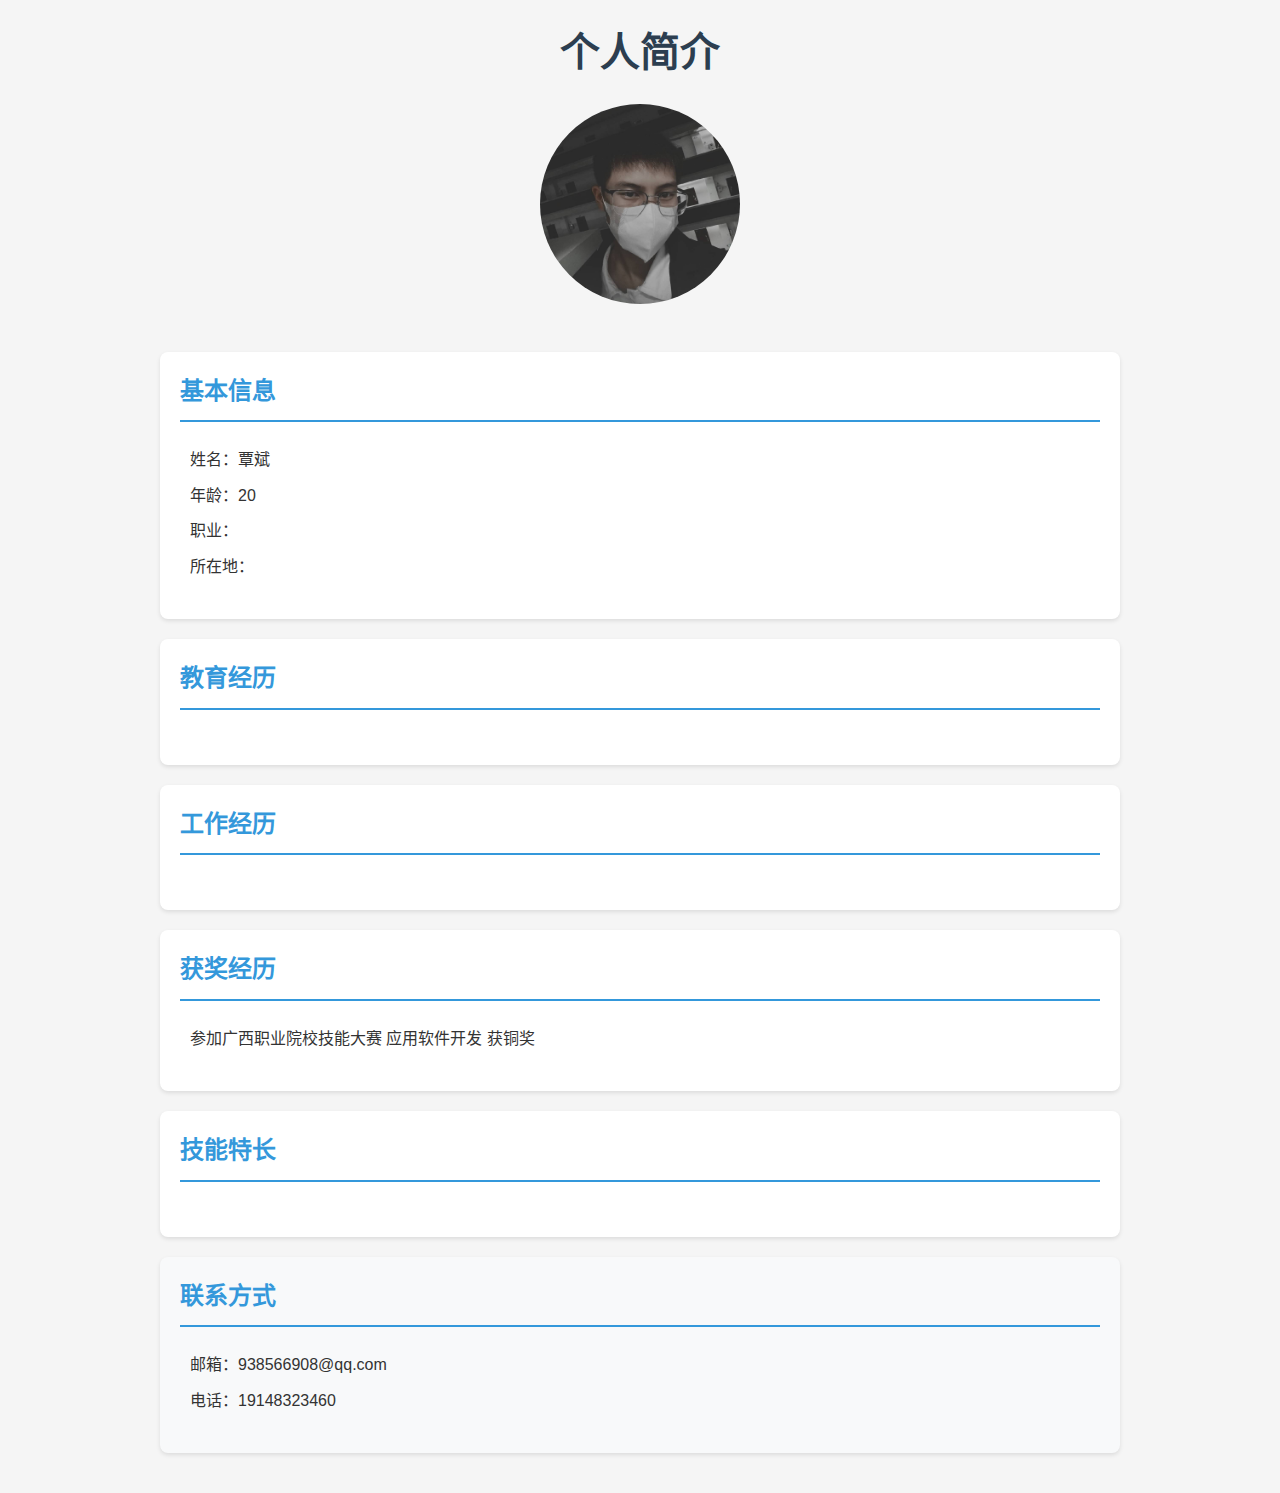
==== index.html @ 3ac3c084 "Add files via upload" ====
<!DOCTYPE html>
<html lang="zh-CN">
<head>
    <meta charset="UTF-8">
    <meta name="viewport" content="width=device-width, initial-scale=1.0">
    <title>个人简介</title>
    <link rel="stylesheet" href="styles.css">
</head>
<body>
    <div class="container">
        <header>
            <h1>个人简介</h1>
            <div class="profile-image">
                <img src="aaa.jpg" alt="个人照片" id="avatar">
            </div>
        </header>

        <section class="basic-info">
            <h2>基本信息</h2>
            <div class="info-content">
                <p>姓名：覃斌</p>
                <p>年龄：20</p>
                <p>职业：</p>
                <p>所在地：</p>
            </div>
        </section>

        <section class="education">
            <h2>教育经历</h2>
            <div class="info-content">
               
            </div>
        </section>

        <section class="experience">
            <h2>工作经历</h2>
            <div class="info-content">
            
            </div>
        </section>

        <section class="awards">
            <h2>获奖经历</h2>
            <div class="info-content">
              <p>参加广西职业院校技能大赛 应用软件开发 获铜奖 </p>
            </div>
        </section>

        <section class="skills">
            <h2>技能特长</h2>
            <div class="info-content">
                
            </div>
        </section>

        <section class="contact">
            <h2>联系方式</h2>
            <div class="info-content">
                <p>邮箱：938566908@qq.com</p>
                <p>电话：19148323460</p>
            </div>
        </section>
    </div>
</body>
</html>
---- styles.css ----
* {
    margin: 0;
    padding: 0;
    box-sizing: border-box;
}

body {
    font-family: 'Microsoft YaHei', sans-serif;
    background-color: #f5f5f5;
    color: #333;
    line-height: 1.6;
}

.container {
    max-width: 1000px;
    margin: 0 auto;
    padding: 20px;
}

header {
    text-align: center;
    margin-bottom: 40px;
}

.profile-image {
    margin: 20px 0;
}

#avatar {
    width: 200px;
    height: 200px;
    border-radius: 50%;
    object-fit: cover;
}

section {
    background-color: white;
    padding: 20px;
    margin-bottom: 20px;
    border-radius: 8px;
    box-shadow: 0 2px 4px rgba(0,0,0,0.1);
}

h1 {
    color: #2c3e50;
    font-size: 2.5em;
    margin-bottom: 20px;
}

h2 {
    color: #3498db;
    margin-bottom: 15px;
    padding-bottom: 10px;
    border-bottom: 2px solid #3498db;
}

.info-content {
    padding: 10px;
}

.info-content p {
    margin-bottom: 10px;
}

.contact {
    background-color: #f8f9fa;
}
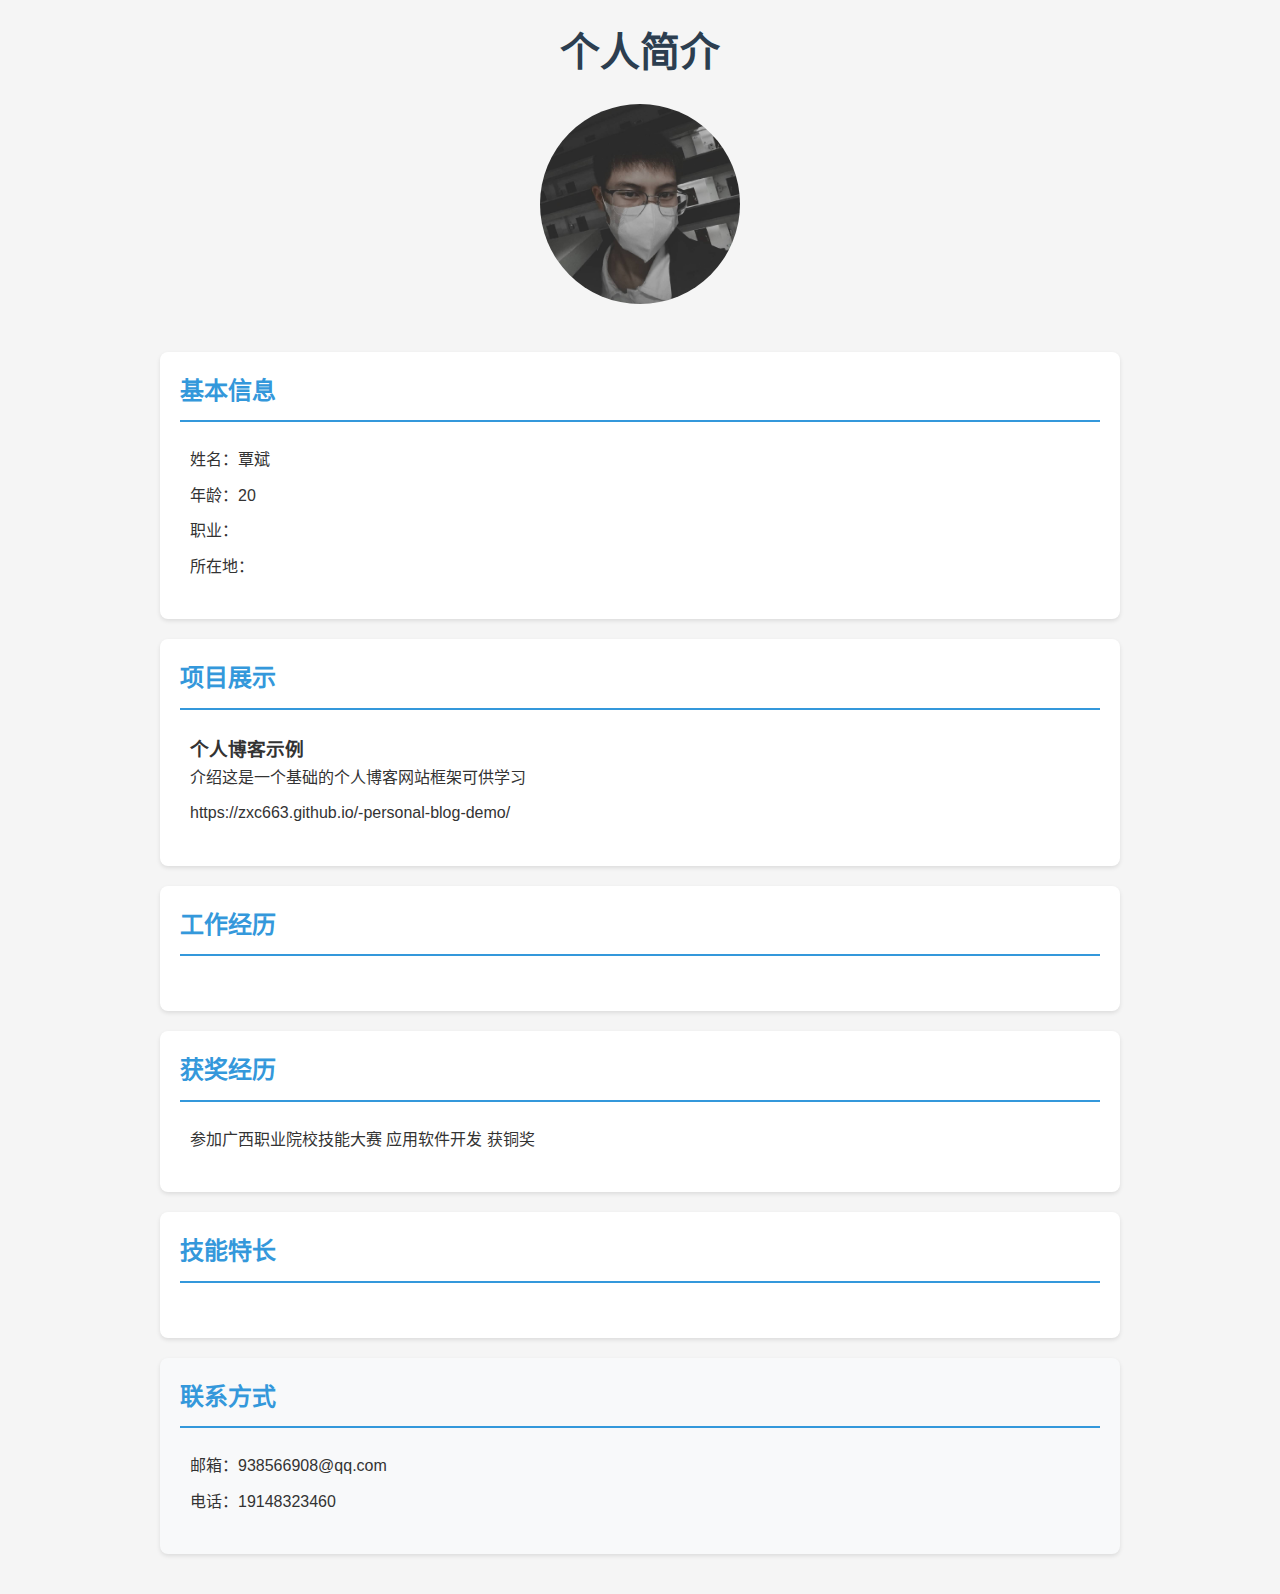
==== commit b46ee309: "Update index.html" ====
--- a/index.html
+++ b/index.html
@@ -26,9 +26,11 @@
         </section>
 
         <section class="education">
-            <h2>教育经历</h2>
+            <h2>项目展示</h2>
             <div class="info-content">
-               
+                <h3>个人博客示例</h3>
+                 <p>介绍这是一个基础的个人博客网站框架可供学习</p>
+                <p>https://zxc663.github.io/-personal-blog-demo/</p>
             </div>
         </section>
 
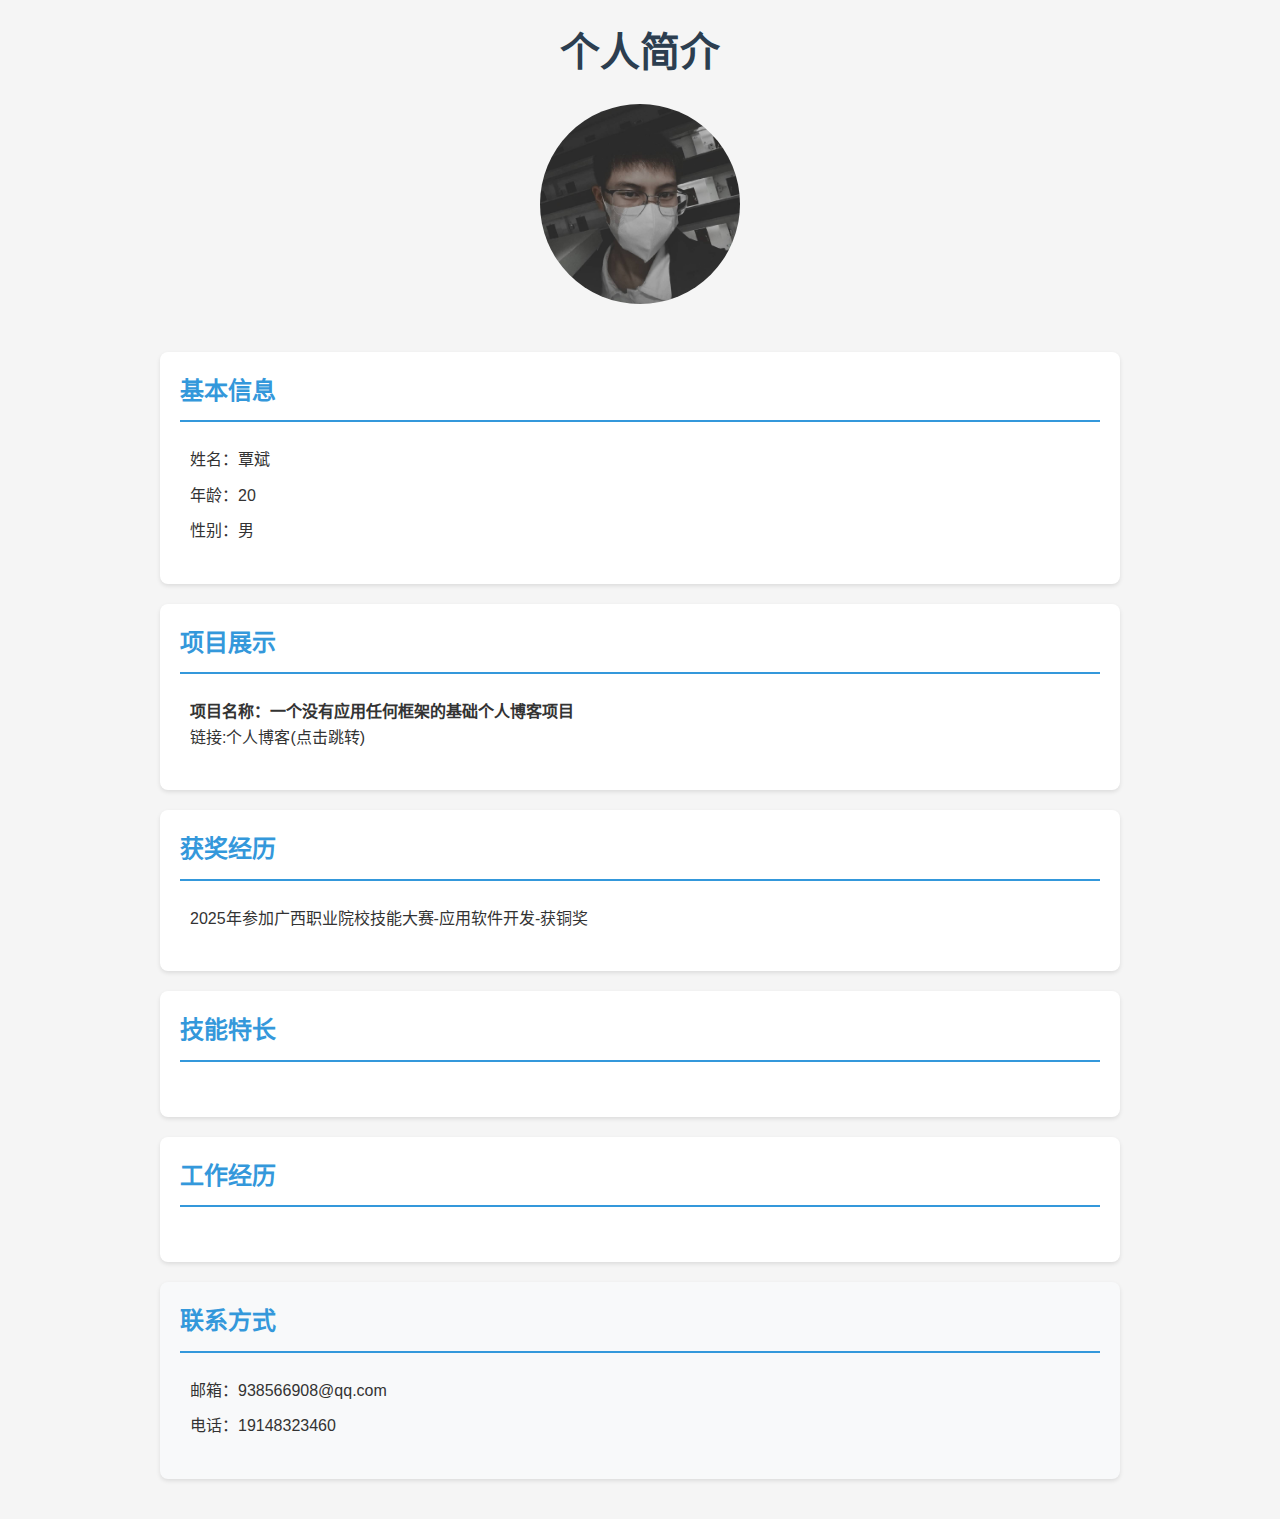
==== commit 28d9b043: "Update index.html" ====
--- a/index.html
+++ b/index.html
@@ -20,17 +20,31 @@
             <div class="info-content">
                 <p>姓名：覃斌</p>
                 <p>年龄：20</p>
-                <p>职业：</p>
-                <p>所在地：</p>
+                <p>性别：男</p>
             </div>
         </section>
 
         <section class="education">
             <h2>项目展示</h2>
             <div class="info-content">
-                <h3>个人博客示例</h3>
-                 <p>介绍这是一个基础的个人博客网站框架可供学习</p>
-                <p>https://zxc663.github.io/-personal-blog-demo/</p>
+               <h4>项目名称：一个没有应用任何框架的基础个人博客项目</h4>
+                <p>链接:<a src=" https://zxc663.github.io/personalblogdemo/">个人博客(点击跳转)</a></p>
+            </div>
+        </section>
+
+     
+
+        <section class="awards">
+            <h2>获奖经历</h2>
+            <div class="info-content">
+              <p>2025年参加广西职业院校技能大赛-应用软件开发-获铜奖 </p>
+            </div>
+        </section>
+
+        <section class="skills">
+            <h2>技能特长</h2>
+            <div class="info-content">
+                
             </div>
         </section>
 
@@ -38,20 +52,6 @@
             <h2>工作经历</h2>
             <div class="info-content">
             
-            </div>
-        </section>
-
-        <section class="awards">
-            <h2>获奖经历</h2>
-            <div class="info-content">
-              <p>参加广西职业院校技能大赛 应用软件开发 获铜奖 </p>
-            </div>
-        </section>
-
-        <section class="skills">
-            <h2>技能特长</h2>
-            <div class="info-content">
-                
             </div>
         </section>
 
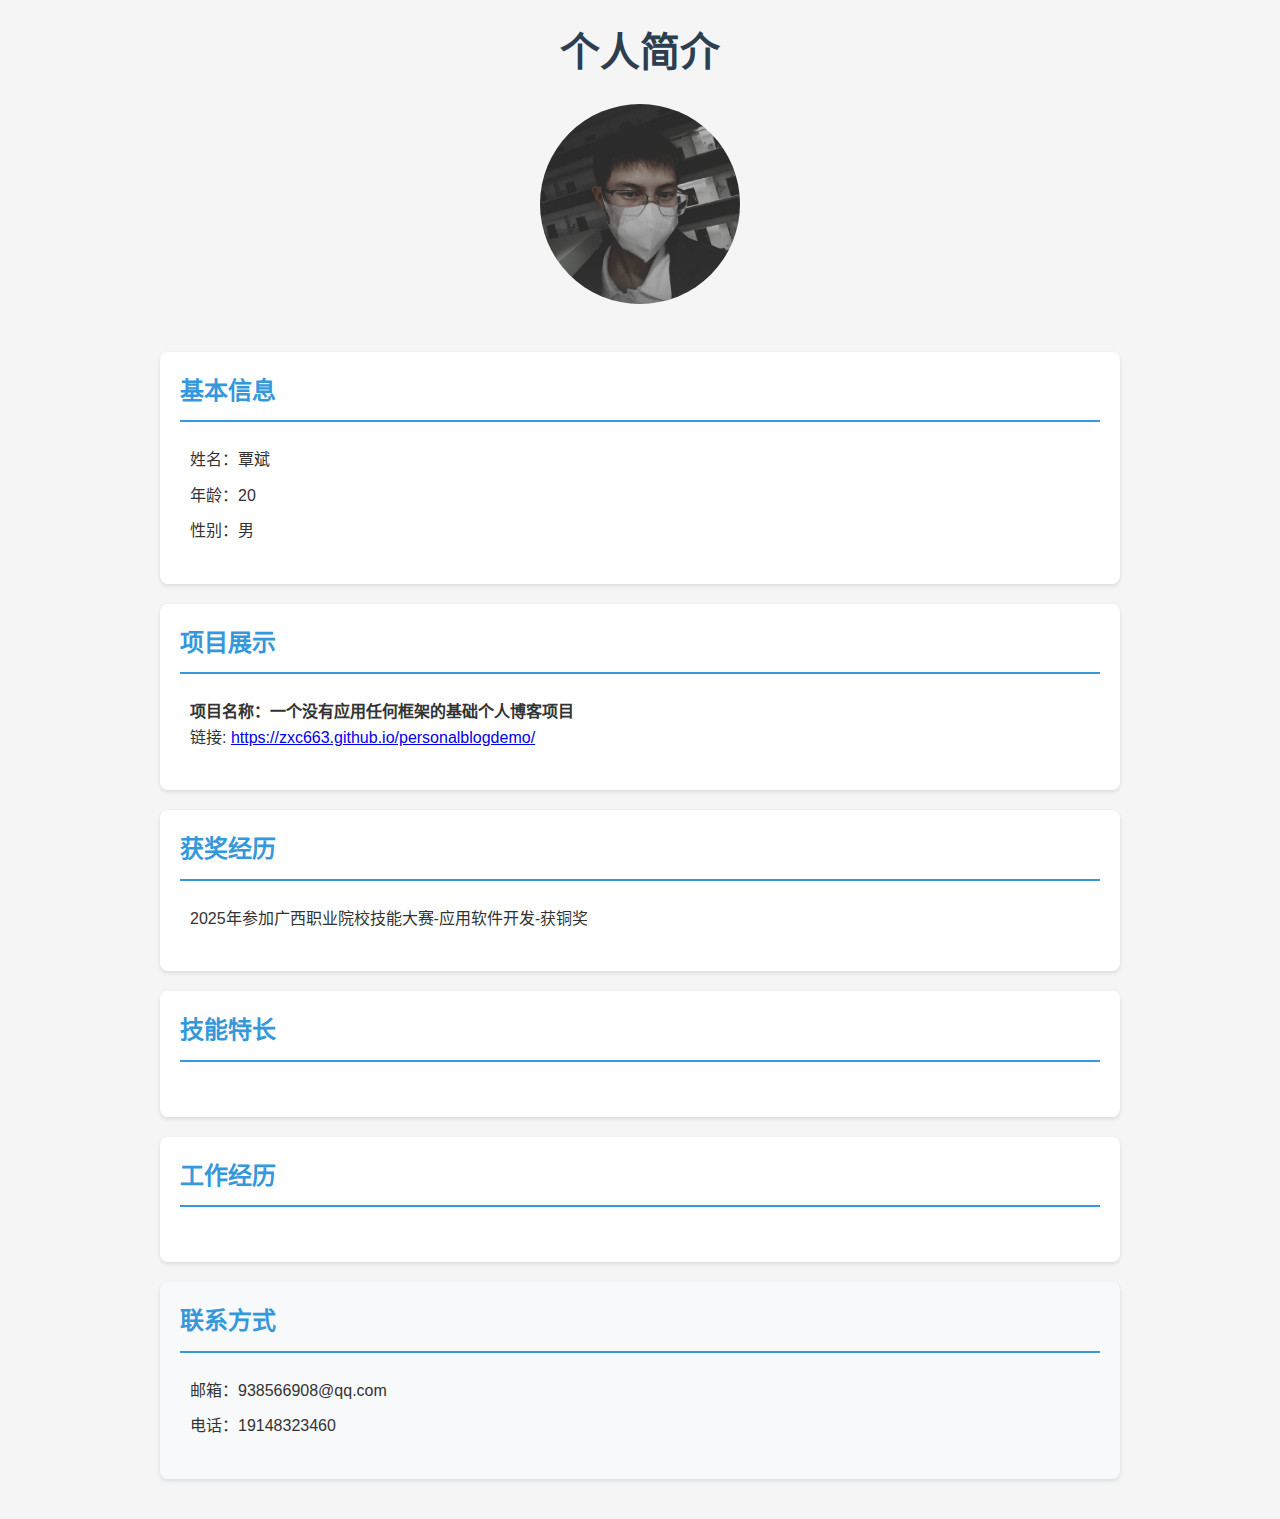
==== commit 792c61bc: "Update index.html" ====
--- a/index.html
+++ b/index.html
@@ -28,7 +28,9 @@
             <h2>项目展示</h2>
             <div class="info-content">
                <h4>项目名称：一个没有应用任何框架的基础个人博客项目</h4>
-                <p>链接:<a src=" https://zxc663.github.io/personalblogdemo/">个人博客(点击跳转)</a></p>
+                <p>链接: <a href="https://zxc663.github.io/personalblogdemo/">
+                    https://zxc663.github.io/personalblogdemo/</a>
+                    </p>
             </div>
         </section>
 
